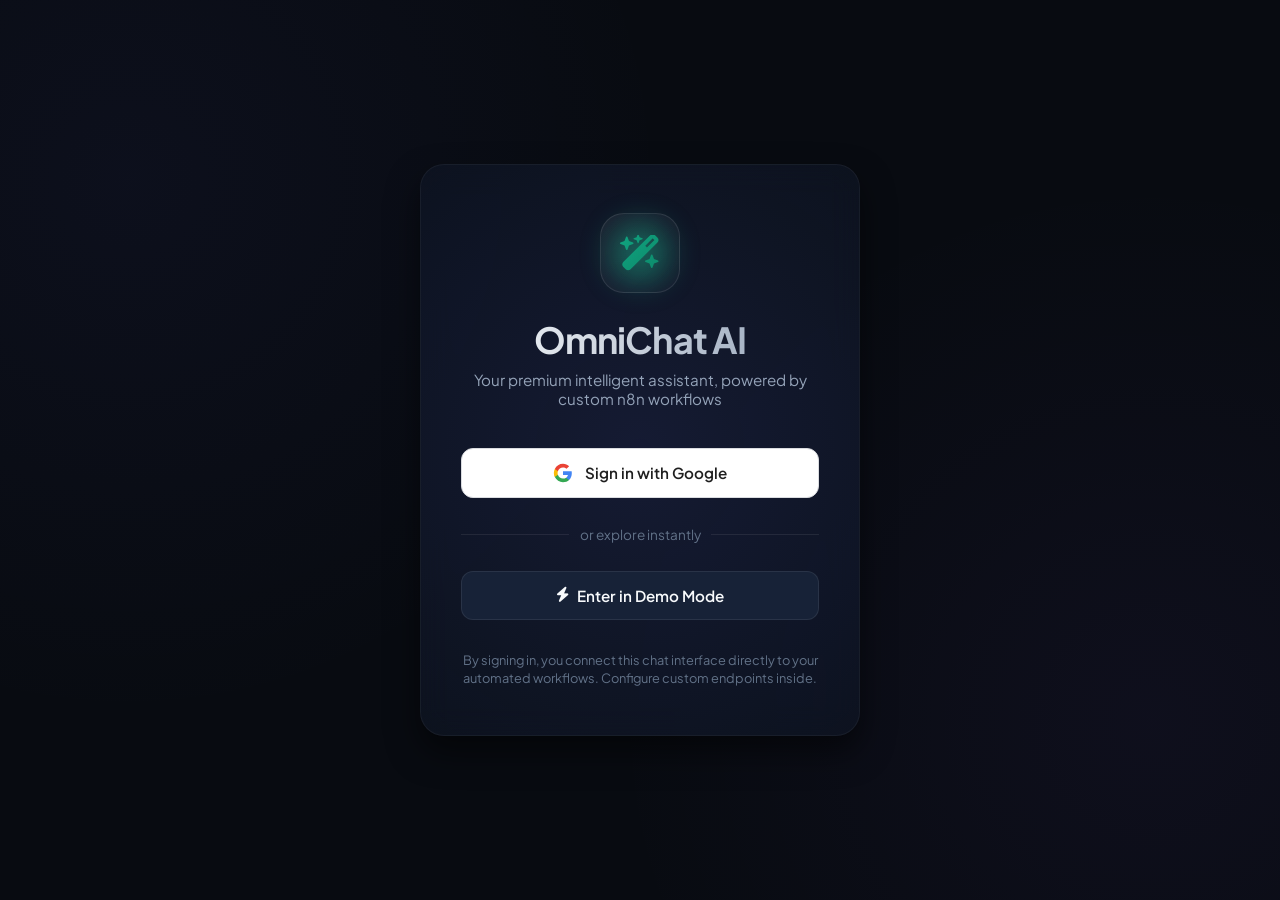
==== index.html @ 10595079 "Add files via upload" ====
<!DOCTYPE html>
<html lang="en">

<head>
    <meta charset="UTF-8">
    <meta name="viewport" content="width=device-width, initial-scale=1.0">
    <title>OmniChat AI - Unified Hub with Google Login & n8n</title>
    <!-- Stylesheet -->
    <link rel="stylesheet" href="style.css">
    <!-- FontAwesome for Premium Icons -->
    <link rel="stylesheet" href="https://cdnjs.cloudflare.com/ajax/libs/font-awesome/6.4.0/css/all.min.css">
    <!-- Google Identity Services client script for real Google Authentication -->
    <script src="https://accounts.google.com/gsi/client" async defer></script>
</head>

<body>

    <!-- ==========================================
         AUTHENTICATION / LANDING VIEW
         ========================================== -->
    <div id="auth-container">
        <div class="auth-card">
            <div class="auth-header">
                <div class="logo-glow-wrapper">
                    <i class="fa-solid fa-wand-magic-sparkles logo-icon"></i>
                </div>
                <h1>OmniChat AI</h1>
                <p>Your premium intelligent assistant, powered by custom n8n workflows</p>
            </div>

            <div class="auth-body">
                <!-- Google Sign-In button container (rendered dynamically by GIS SDK or custom fallback trigger) -->
                <div id="google-signin-div"></div>

                <!-- Mock Sign-in Button for visual styling & fast validation -->
                <button type="button" class="btn-google" id="btn-google-mock">
                    <svg viewBox="0 0 24 24" width="20" height="20" xmlns="http://www.w3.org/2000/svg">
                        <path
                            d="M22.56 12.25c0-.78-.07-1.53-.2-2.25H12v4.26h5.92c-.26 1.37-1.04 2.53-2.21 3.31v2.77h3.57c2.08-1.92 3.28-4.74 3.28-8.09z"
                            fill="#4285F4" />
                        <path
                            d="M12 23c2.97 0 5.46-.98 7.28-2.66l-3.57-2.77c-.98.66-2.23 1.06-3.71 1.06-2.86 0-5.29-1.93-6.16-4.53H2.18v2.84C3.99 20.53 7.7 23 12 23z"
                            fill="#34A853" />
                        <path
                            d="M5.84 14.09c-.22-.66-.35-1.36-.35-2.09s.13-1.43.35-2.09V7.06H2.18C1.43 8.55 1 10.22 1 12s.43 3.45 1.18 4.94l2.85-2.22.81-.63z"
                            fill="#FBBC05" />
                        <path
                            d="M12 5.38c1.62 0 3.06.56 4.21 1.64l3.15-3.15C17.45 2.09 14.97 1 12 1 7.7 1 3.99 3.47 2.18 7.06l3.66 2.84c.87-2.6 3.3-4.53 6.16-4.53z"
                            fill="#EA4335" />
                    </svg>
                    <span>Sign in with Google</span>
                </button>

                <div class="auth-divider">or explore instantly</div>

                <button type="button" class="btn-secondary" id="btn-quick-login">
                    <i class="fa-solid fa-bolt"></i>
                    <span>Enter in Demo Mode</span>
                </button>
            </div>

            <div class="auth-footer">
                By signing in, you connect this chat interface directly to your automated workflows.
                Configure custom endpoints inside.
            </div>
        </div>
    </div>

    <!-- ==========================================
         MAIN APPLICATION INTERFACE
         ========================================== -->
    <div id="app-container">
        <!-- Sidebar Navigation -->
        <aside class="sidebar" id="app-sidebar">
            <div class="sidebar-header">
                <div class="sidebar-brand">
                    <div class="sidebar-brand-icon">
                        <i class="fa-solid fa-brain"></i>
                    </div>
                    <span>OmniChat AI</span>
                </div>
                <button type="button" class="btn-sidebar-close" id="btn-sidebar-close">
                    <i class="fa-solid fa-xmark"></i>
                </button>
            </div>

            <div class="sidebar-action">
                <button type="button" class="btn-new-chat" id="btn-new-chat">
                    <i class="fa-solid fa-plus"></i>
                    <span>New Chat</span>
                </button>
            </div>

            <div class="sidebar-history" id="chat-history-list">
                <div class="history-section-title">Recent Chats</div>
                <!-- Chat items loaded dynamically from JS -->
                <div class="sidebar-empty-state" id="history-empty-state">
                    <i class="fa-regular fa-comment-dots"></i>
                    <p>No conversations yet</p>
                </div>
            </div>

            <div class="sidebar-footer">
                <button type="button" class="btn-sidebar-option" id="btn-settings-open">
                    <i class="fa-solid fa-sliders"></i>
                    <span>Settings & API</span>
                </button>

                <div class="user-profile" id="user-profile-trigger">
                    <img src="" alt="Avatar" class="user-avatar" id="profile-avatar" style="display: none;">
                    <div class="user-avatar" id="profile-avatar-fallback">U</div>
                    <div class="user-info">
                        <span class="user-name" id="profile-name">Guest User</span>
                        <span class="user-email" id="profile-email">guest@omnichat.ai</span>
                    </div>
                    <button type="button" class="history-action-btn" id="btn-logout" title="Log Out">
                        <i class="fa-solid fa-right-from-bracket"></i>
                    </button>
                </div>
            </div>
        </aside>

        <!-- Main Chat Window Area -->
        <main class="chat-container">
            <!-- Chat Header -->
            <header class="chat-header">
                <div class="header-left">
                    <button type="button" class="btn-menu" id="btn-sidebar-toggle">
                        <i class="fa-solid fa-bars"></i>
                    </button>
                    <!-- Brand / Theme Presets -->
                    <div class="model-switch">
                        <button type="button" class="model-tab active" data-model="gpt">
                            <i class="fa-solid fa-cube"></i>
                            <span>ChatGPT</span>
                        </button>
                        <button type="button" class="model-tab" data-model="gemini">
                            <i class="fa-solid fa-star"></i>
                            <span>Gemini</span>
                        </button>
                        <button type="button" class="model-tab" data-model="claude">
                            <i class="fa-solid fa-feather"></i>
                            <span>Claude</span>
                        </button>
                    </div>
                </div>

                <div class="header-right">
                    <!-- Dynamic connection indicator -->
                    <div class="status-badge" id="n8n-status-badge">
                        <span class="status-dot"></span>
                        <span id="n8n-status-text">Webhook Sync</span>
                    </div>

                    <!-- Theme Toggle -->
                    <button type="button" class="btn-icon" id="btn-theme-toggle" title="Toggle Light/Dark Theme">
                        <i class="fa-solid fa-moon"></i>
                    </button>
                </div>
            </header>

            <!-- Message Feed -->
            <div class="chat-messages" id="chat-messages-container">
                <!-- Welcome Empty State -->
                <div class="chat-empty-state" id="chat-welcome-state">
                    <i class="fa-solid fa-wand-magic-sparkles empty-icon"></i>
                    <h2 id="welcome-title">How can I assist you today?</h2>
                    <p>Ask a question, analyze data, or generate code. Responses are routed through your configured n8n
                        workflows.</p>

                    <div class="suggestions-grid">
                        <div class="suggestion-card"
                            data-prompt="Write a modern CSS gradient template with glassmorphism styling.">
                            <i class="fa-solid fa-palette suggestion-icon"></i>
                            <div class="suggestion-title">Design layout styling</div>
                            <div class="suggestion-text">"Write a modern CSS gradient template with glassmorphism..."
                            </div>
                        </div>
                        <div class="suggestion-card"
                            data-prompt="Create a JavaScript helper function to debounce scroll events.">
                            <i class="fa-solid fa-code suggestion-icon"></i>
                            <div class="suggestion-title">Code a JavaScript helper</div>
                            <div class="suggestion-text">"Create a helper function to debounce scroll events..."</div>
                        </div>
                        <div class="suggestion-card"
                            data-prompt="Write an email sequence onboarding new subscribers for our AI platform.">
                            <i class="fa-solid fa-envelope-open-text suggestion-icon"></i>
                            <div class="suggestion-title">Draft subscriber emails</div>
                            <div class="suggestion-text">"Write an email sequence onboarding new subscribers..."</div>
                        </div>
                        <div class="suggestion-card"
                            data-prompt="Explain how REST APIs work compared to GraphQL in simple developer terms.">
                            <i class="fa-solid fa-circle-question suggestion-icon"></i>
                            <div class="suggestion-title">API architecture basics</div>
                            <div class="suggestion-text">"Explain REST APIs compared to GraphQL in simple terms..."
                            </div>
                        </div>
                    </div>
                </div>

                <!-- Dynamic messages go here -->
            </div>

            <!-- Message Input Area -->
            <footer class="chat-footer">
                <div class="input-container">
                    <div class="input-textarea-wrapper">
                        <textarea id="chat-input" rows="1" placeholder="Ask anything..."></textarea>
                    </div>
                    <div class="input-controls">
                        <div class="input-controls-left">
                            <button type="button" class="btn-input-tool" id="btn-clear-chat"
                                title="Clear current screen messages">
                                <i class="fa-regular fa-trash-can"></i>
                            </button>
                            <button type="button" class="btn-input-tool" id="btn-attach" title="Attach file (mock)">
                                <i class="fa-solid fa-paperclip"></i>
                            </button>
                            <button type="button" class="btn-input-tool" id="btn-mic" title="Voice dictation (mock)">
                                <i class="fa-solid fa-microphone"></i>
                            </button>
                        </div>
                        <button type="button" class="btn-send" id="btn-send" disabled>
                            <i class="fa-solid fa-arrow-up"></i>
                        </button>
                    </div>
                </div>
                <div class="input-disclaimer">
                    OmniChat AI runs on Gemini 3.5 & Custom Pipelines. Webhook: <span id="footer-webhook-display">Not
                        Configured</span>
                </div>
            </footer>
        </main>
    </div>

    <!-- ==========================================
         SETTINGS & CONFIGURATION MODAL
         ========================================== -->
    <div class="modal-overlay" id="settings-modal">
        <div class="modal-content">
            <div class="modal-header">
                <h3>Settings & Integrations</h3>
                <button type="button" class="btn-modal-close" id="btn-settings-close">
                    <i class="fa-solid fa-xmark"></i>
                </button>
            </div>

            <div class="modal-body">
                <!-- Theme styling selection -->
                <div class="settings-group">
                    <label class="settings-label">Color Interface Mode</label>
                    <div class="theme-selector-grid">
                        <div class="theme-card active" id="theme-card-dark" data-mode="dark">
                            <span class="theme-preview-circle dark"></span>
                            <span>Charcoal Dark</span>
                        </div>
                        <div class="theme-card" id="theme-card-light" data-mode="light">
                            <span class="theme-preview-circle light"></span>
                            <span>Clean Light</span>
                        </div>
                    </div>
                </div>

                <!-- n8n Integration parameters -->
                <div class="settings-group">
                    <label class="settings-label" for="setting-n8n-url">n8n Webhook URL</label>
                    <input type="url" id="setting-n8n-url" class="settings-input"
                        placeholder="https://primary-n8n.domain.com/webhook/uuid-path">
                    <span class="settings-hint">
                        When configured, OmniChat sends user inputs to this webhook.
                        The workflow should respond with a JSON object containing an <code>output</code> or
                        <code>text</code> key, or plain text.
                    </span>
                </div>

                <div class="settings-group">
                    <label class="settings-label" for="setting-auth-header">Authorization Header (Optional)</label>
                    <input type="password" id="setting-auth-header" class="settings-input"
                        placeholder="Bearer your-secret-token">
                    <span class="settings-hint">Headers sent as <code>Authorization</code> in the webhook call.</span>
                </div>

                <!-- Google Custom integration parameters -->
                <div class="settings-group">
                    <label class="settings-label" for="setting-google-client-id">Google Client ID (OAuth)</label>
                    <input type="text" id="setting-google-client-id" class="settings-input"
                        placeholder="12345678-abcdef.apps.googleusercontent.com">
                    <span class="settings-hint">
                        Enable real sign-ins by providing your Google OAuth 2.0 Web Client ID. Leaving this blank uses
                        our polished mock identity simulator.
                    </span>
                </div>
            </div>

            <div class="modal-footer">
                <button type="button" class="btn-secondary" id="btn-settings-cancel"
                    style="padding: 0.65rem 1.25rem;">Cancel</button>
                <button type="button" class="btn-primary" id="btn-settings-save">Save Settings</button>
            </div>
        </div>
    </div>

    <!-- ==========================================
         TOAST NOTIFICATIONS HUB
         ========================================== -->
    <div id="toast-container" class="toast-container"></div>

    <!-- Application Script Logic -->
    <script src="active.js"></script>
</body>

</html>
---- style.css ----
@import url('https://fonts.googleapis.com/css2?family=Fira+Code:wght@400;500&family=Plus+Jakarta+Sans:wght@300;400;500;600;700&display=swap');

/* ==========================================
   Design System & Theme Variables
   ========================================== */
:root {
    /* Base Color Tokens (Dark Mode Default) */
    --bg-deep: #080b11;
    --bg-surface: #0f1624;
    --bg-surface-hover: #172237;
    --bg-surface-active: #1d2c47;
    --border-color: rgba(255, 255, 255, 0.08);
    --border-color-hover: rgba(255, 255, 255, 0.15);
    --border-color-focus: rgba(99, 102, 241, 0.5);
    
    --text-primary: #f8fafc;
    --text-secondary: #94a3b8;
    --text-muted: #627288;
    
    /* Model Themes Accents (Dynamic Variables changed by JS) */
    --accent-color: #6366f1; /* Fallback Indigo */
    --accent-gradient: linear-gradient(135deg, #6366f1, #8b5cf6);
    --accent-glow: rgba(99, 102, 241, 0.25);
    
    /* ChatGPT Brand colors */
    --gpt-accent: #10a37f;
    --gpt-gradient: linear-gradient(135deg, #10a37f, #0d8a6b);
    --gpt-glow: rgba(16, 163, 127, 0.25);
    
    /* Gemini Brand colors */
    --gemini-accent: #1a73e8;
    --gemini-gradient: linear-gradient(135deg, #4285f4, #a142f4);
    --gemini-glow: rgba(66, 133, 244, 0.25);
    
    /* Claude Brand colors */
    --claude-accent: #ea580c;
    --claude-gradient: linear-gradient(135deg, #ea580c, #b45309);
    --claude-glow: rgba(234, 88, 12, 0.25);

    /* Glassmorphism Constants */
    --glass-bg: rgba(15, 22, 36, 0.7);
    --glass-border: rgba(255, 255, 255, 0.05);
    --glass-blur: blur(16px);
    
    /* General Metrics */
    --radius-sm: 8px;
    --radius-md: 12px;
    --radius-lg: 16px;
    --radius-xl: 24px;
    --radius-full: 9999px;
    --shadow-sm: 0 2px 4px rgba(0, 0, 0, 0.1);
    --shadow-md: 0 8px 16px rgba(0, 0, 0, 0.3);
    --shadow-lg: 0 16px 32px rgba(0, 0, 0, 0.5);
    --transition-fast: 0.15s cubic-bezier(0.4, 0, 0.2, 1);
    --transition-normal: 0.3s cubic-bezier(0.4, 0, 0.2, 1);
    --sidebar-width: 280px;
}

/* Light Theme Overrides */
:root[data-theme="light"] {
    --bg-deep: #f1f5f9;
    --bg-surface: #ffffff;
    --bg-surface-hover: #f8fafc;
    --bg-surface-active: #e2e8f0;
    --border-color: rgba(0, 0, 0, 0.08);
    --border-color-hover: rgba(0, 0, 0, 0.15);
    --border-color-focus: rgba(99, 102, 241, 0.5);
    
    --text-primary: #0f172a;
    --text-secondary: #475569;
    --text-muted: #64748b;
    
    --glass-bg: rgba(255, 255, 255, 0.75);
    --glass-border: rgba(0, 0, 0, 0.05);
    
    --gpt-glow: rgba(16, 163, 127, 0.15);
    --gemini-glow: rgba(66, 133, 244, 0.15);
    --claude-glow: rgba(234, 88, 12, 0.15);
}

/* ==========================================
   Base Styles & Reset
   ========================================== */
* {
    margin: 0;
    padding: 0;
    box-sizing: border-box;
}

body {
    font-family: 'Plus Jakarta Sans', -apple-system, BlinkMacSystemFont, "Segoe UI", Roboto, Helvetica, Arial, sans-serif;
    background-color: var(--bg-deep);
    color: var(--text-primary);
    overflow: hidden;
    height: 100vh;
    width: 100vw;
    display: flex;
    justify-content: center;
    align-items: center;
    transition: background-color var(--transition-normal), color var(--transition-normal);
}

/* Custom Scrollbars */
::-webkit-scrollbar {
    width: 6px;
    height: 6px;
}
::-webkit-scrollbar-track {
    background: transparent;
}
::-webkit-scrollbar-thumb {
    background: rgba(255, 255, 255, 0.1);
    border-radius: var(--radius-full);
}
:root[data-theme="light"] ::-webkit-scrollbar-thumb {
    background: rgba(0, 0, 0, 0.1);
}
::-webkit-scrollbar-thumb:hover {
    background: rgba(255, 255, 255, 0.2);
}
:root[data-theme="light"] ::-webkit-scrollbar-thumb:hover {
    background: rgba(0, 0, 0, 0.2);
}

/* Typography & Focus outline */
input, textarea, button {
    font-family: inherit;
    font-size: inherit;
    color: inherit;
}
input:focus, textarea:focus {
    outline: none;
    border-color: var(--accent-color) !important;
    box-shadow: 0 0 0 2px var(--accent-glow);
}

/* ==========================================
   Login / Landing Page Layout
   ========================================== */
#auth-container {
    position: fixed;
    top: 0;
    left: 0;
    width: 100%;
    height: 100%;
    display: flex;
    align-items: center;
    justify-content: center;
    z-index: 100;
    background-color: var(--bg-deep);
    background-image: 
        radial-gradient(circle at 10% 20%, rgba(99, 102, 241, 0.05) 0%, transparent 40%),
        radial-gradient(circle at 90% 80%, rgba(139, 92, 246, 0.05) 0%, transparent 40%);
    transition: opacity var(--transition-normal) ease, visibility var(--transition-normal);
}

#auth-container.hidden {
    opacity: 0;
    visibility: hidden;
    pointer-events: none;
}

.auth-card {
    background: var(--glass-bg);
    backdrop-filter: var(--glass-blur);
    -webkit-backdrop-filter: var(--glass-blur);
    border: 1px solid var(--glass-border);
    border-radius: var(--radius-xl);
    padding: 3rem 2.5rem;
    width: 100%;
    max-width: 440px;
    box-shadow: var(--shadow-lg);
    text-align: center;
    animation: slideUp var(--transition-normal) forwards;
    position: relative;
    overflow: hidden;
}

/* Card Glow Effect */
.auth-card::before {
    content: '';
    position: absolute;
    top: -50%;
    left: -50%;
    width: 200%;
    height: 200%;
    background: radial-gradient(circle at 50% 50%, rgba(99, 102, 241, 0.1) 0%, transparent 50%);
    pointer-events: none;
    z-index: 0;
}

.auth-header {
    position: relative;
    z-index: 1;
    margin-bottom: 2.5rem;
}

.logo-glow-wrapper {
    position: relative;
    width: 80px;
    height: 80px;
    margin: 0 auto 1.5rem;
    display: flex;
    align-items: center;
    justify-content: center;
    border-radius: var(--radius-xl);
    background: linear-gradient(135deg, rgba(255,255,255,0.05), rgba(255,255,255,0.02));
    border: 1px solid rgba(255,255,255,0.1);
}

.logo-glow-wrapper::after {
    content: '';
    position: absolute;
    width: 60px;
    height: 60px;
    background: var(--accent-color);
    filter: blur(15px);
    opacity: 0.5;
    border-radius: var(--radius-full);
    z-index: -1;
    transition: background-color var(--transition-normal);
}

.logo-icon {
    font-size: 2.25rem;
    background: var(--accent-gradient);
    -webkit-background-clip: text;
    -webkit-text-fill-color: transparent;
}

.auth-header h1 {
    font-size: 2.25rem;
    font-weight: 700;
    letter-spacing: -0.025em;
    margin-bottom: 0.5rem;
    background: linear-gradient(to right, var(--text-primary), var(--text-secondary));
    -webkit-background-clip: text;
    -webkit-text-fill-color: transparent;
}

.auth-header p {
    color: var(--text-secondary);
    font-size: 0.95rem;
}

/* Authentication Providers */
.auth-body {
    position: relative;
    z-index: 1;
    display: flex;
    flex-direction: column;
    gap: 1.25rem;
}

/* Premium Google Sign-in Button */
.btn-google {
    background: #ffffff;
    color: #1f1f1f;
    border: 1px solid #dadce0;
    border-radius: var(--radius-md);
    padding: 0.875rem 1.5rem;
    font-weight: 600;
    font-size: 0.95rem;
    display: flex;
    align-items: center;
    justify-content: center;
    gap: 0.75rem;
    cursor: pointer;
    transition: transform var(--transition-fast), box-shadow var(--transition-fast), background-color var(--transition-fast);
    width: 100%;
}

.btn-google:hover {
    background: #f8f9fa;
    box-shadow: 0 4px 12px rgba(0, 0, 0, 0.08);
    transform: translateY(-1px);
}

.btn-google:active {
    transform: translateY(0);
}

.btn-google svg {
    width: 20px;
    height: 20px;
}

.auth-divider {
    display: flex;
    align-items: center;
    text-align: center;
    color: var(--text-muted);
    font-size: 0.85rem;
    margin: 0.5rem 0;
}

.auth-divider::before, .auth-divider::after {
    content: '';
    flex: 1;
    border-bottom: 1px solid var(--border-color);
}

.auth-divider:not(:empty)::before {
    margin-right: .75em;
}

.auth-divider:not(:empty)::after {
    margin-left: .75em;
}

/* Setup Mode Option */
.btn-secondary {
    background: var(--bg-surface-hover);
    border: 1px solid var(--border-color);
    color: var(--text-primary);
    border-radius: var(--radius-md);
    padding: 0.875rem 1.5rem;
    font-weight: 600;
    font-size: 0.95rem;
    display: flex;
    align-items: center;
    justify-content: center;
    gap: 0.5rem;
    cursor: pointer;
    transition: background-color var(--transition-fast), border-color var(--transition-fast), transform var(--transition-fast);
}

.btn-secondary:hover {
    background: var(--bg-surface-active);
    border-color: var(--text-muted);
    transform: translateY(-1px);
}

.auth-footer {
    position: relative;
    z-index: 1;
    margin-top: 2rem;
    font-size: 0.8rem;
    color: var(--text-muted);
    line-height: 1.4;
}

.auth-footer a {
    color: var(--text-secondary);
    text-decoration: none;
    font-weight: 500;
}

.auth-footer a:hover {
    color: var(--accent-color);
    text-decoration: underline;
}

/* ==========================================
   Main Application Grid Layout
   ========================================== */
#app-container {
    display: flex;
    width: 100vw;
    height: 100vh;
    opacity: 0;
    visibility: hidden;
    transition: opacity var(--transition-normal) ease;
}

#app-container.active {
    opacity: 1;
    visibility: visible;
}

/* Sidebar Styling */
.sidebar {
    width: var(--sidebar-width);
    background-color: var(--bg-deep);
    border-right: 1px solid var(--border-color);
    display: flex;
    flex-direction: column;
    flex-shrink: 0;
    transition: transform var(--transition-normal), background-color var(--transition-normal);
    position: relative;
    z-index: 10;
}

.sidebar-header {
    padding: 1.25rem 1rem;
    display: flex;
    align-items: center;
    justify-content: space-between;
}

.sidebar-brand {
    display: flex;
    align-items: center;
    gap: 0.75rem;
    font-weight: 700;
    font-size: 1.1rem;
    letter-spacing: -0.02em;
}

.sidebar-brand-icon {
    width: 28px;
    height: 28px;
    background: var(--accent-gradient);
    border-radius: 8px;
    display: flex;
    align-items: center;
    justify-content: center;
    color: #ffffff;
    font-size: 0.85rem;
    transition: background var(--transition-normal);
}

.btn-sidebar-close {
    display: none; /* Mobile only toggle */
    background: transparent;
    border: none;
    color: var(--text-secondary);
    cursor: pointer;
    font-size: 1.25rem;
}

.sidebar-action {
    padding: 0 1rem;
    margin-bottom: 1rem;
}

.btn-new-chat {
    width: 100%;
    background: var(--bg-surface);
    border: 1px solid var(--border-color);
    color: var(--text-primary);
    padding: 0.875rem 1.25rem;
    border-radius: var(--radius-md);
    cursor: pointer;
    font-weight: 600;
    display: flex;
    align-items: center;
    justify-content: flex-start;
    gap: 0.75rem;
    transition: background var(--transition-fast), border-color var(--transition-fast), box-shadow var(--transition-fast);
}

.btn-new-chat:hover {
    background: var(--bg-surface-hover);
    border-color: var(--accent-color);
    box-shadow: 0 0 10px rgba(99, 102, 241, 0.05);
}

.btn-new-chat i {
    color: var(--accent-color);
    font-size: 0.95rem;
    transition: color var(--transition-normal);
}

/* Chat History List */
.sidebar-history {
    flex: 1;
    overflow-y: auto;
    padding: 0 0.5rem;
    display: flex;
    flex-direction: column;
    gap: 0.25rem;
}

.history-section-title {
    font-size: 0.75rem;
    font-weight: 700;
    color: var(--text-muted);
    text-transform: uppercase;
    letter-spacing: 0.05em;
    padding: 1rem 0.75rem 0.5rem;
}

.history-item {
    display: flex;
    align-items: center;
    justify-content: space-between;
    padding: 0.75rem;
    border-radius: var(--radius-sm);
    color: var(--text-secondary);
    text-decoration: none;
    font-size: 0.9rem;
    font-weight: 500;
    cursor: pointer;
    transition: background var(--transition-fast), color var(--transition-fast);
    group: relative;
    border: 1px solid transparent;
}

.history-item:hover {
    background: var(--bg-surface-hover);
    color: var(--text-primary);
}

.history-item.active {
    background: var(--bg-surface-active);
    color: var(--text-primary);
    border-color: var(--border-color);
}

.history-item-left {
    display: flex;
    align-items: center;
    gap: 0.75rem;
    overflow: hidden;
    flex: 1;
}

.history-item-left i {
    font-size: 0.85rem;
    color: var(--text-muted);
    flex-shrink: 0;
}

.history-item-title {
    white-space: nowrap;
    overflow: hidden;
    text-overflow: ellipsis;
}

.history-actions {
    display: none;
    gap: 0.25rem;
}

.history-item:hover .history-actions,
.history-item.active .history-actions {
    display: flex;
}

.history-action-btn {
    background: transparent;
    border: none;
    color: var(--text-muted);
    cursor: pointer;
    font-size: 0.8rem;
    padding: 2px;
    border-radius: 4px;
}

.history-action-btn:hover {
    color: var(--text-primary);
    background: rgba(255,255,255,0.08);
}

.sidebar-empty-state {
    padding: 2rem 1rem;
    text-align: center;
    color: var(--text-muted);
    font-size: 0.85rem;
}

.sidebar-empty-state i {
    font-size: 1.5rem;
    margin-bottom: 0.5rem;
    opacity: 0.5;
}

/* User Profile Widget */
.sidebar-footer {
    padding: 1rem;
    border-top: 1px solid var(--border-color);
    display: flex;
    flex-direction: column;
    gap: 0.5rem;
}

.user-profile {
    display: flex;
    align-items: center;
    gap: 0.75rem;
    padding: 0.5rem;
    border-radius: var(--radius-md);
    cursor: pointer;
    transition: background var(--transition-fast);
}

.user-profile:hover {
    background: var(--bg-surface-hover);
}

.user-avatar {
    width: 38px;
    height: 38px;
    border-radius: var(--radius-full);
    background: var(--accent-gradient);
    display: flex;
    align-items: center;
    justify-content: center;
    font-weight: 700;
    color: #ffffff;
    font-size: 1rem;
    border: 2px solid rgba(255,255,255,0.1);
    object-fit: cover;
}

.user-info {
    display: flex;
    flex-direction: column;
    overflow: hidden;
    flex: 1;
}

.user-name {
    font-weight: 600;
    font-size: 0.85rem;
    white-space: nowrap;
    overflow: hidden;
    text-overflow: ellipsis;
    color: var(--text-primary);
}

.user-email {
    font-size: 0.75rem;
    color: var(--text-muted);
    white-space: nowrap;
    overflow: hidden;
    text-overflow: ellipsis;
}

.btn-sidebar-option {
    background: transparent;
    border: none;
    color: var(--text-secondary);
    display: flex;
    align-items: center;
    gap: 0.75rem;
    padding: 0.65rem 0.75rem;
    border-radius: var(--radius-sm);
    cursor: pointer;
    font-weight: 500;
    font-size: 0.85rem;
    transition: background var(--transition-fast), color var(--transition-fast);
}

.btn-sidebar-option:hover {
    background: var(--bg-surface-hover);
    color: var(--text-primary);
}

/* ==========================================
   Chat Layout Area
   ========================================== */
.chat-container {
    flex: 1;
    display: flex;
    flex-direction: column;
    background-color: var(--bg-deep);
    position: relative;
    height: 100%;
    overflow: hidden;
    transition: background-color var(--transition-normal);
}

/* Dynamic grid overlay */
.chat-container::before {
    content: '';
    position: absolute;
    top: 0;
    left: 0;
    width: 100%;
    height: 100%;
    background-image: radial-gradient(var(--border-color) 1px, transparent 1px);
    background-size: 24px 24px;
    opacity: 0.3;
    pointer-events: none;
}

/* Header Area */
.chat-header {
    height: 64px;
    background: var(--glass-bg);
    backdrop-filter: var(--glass-blur);
    -webkit-backdrop-filter: var(--glass-blur);
    border-bottom: 1px solid var(--border-color);
    display: flex;
    align-items: center;
    justify-content: space-between;
    padding: 0 1.5rem;
    position: relative;
    z-index: 8;
}

.header-left {
    display: flex;
    align-items: center;
    gap: 0.75rem;
}

.btn-menu {
    display: none; /* Mobile menu trigger */
    background: transparent;
    border: none;
    color: var(--text-primary);
    cursor: pointer;
    font-size: 1.25rem;
    padding: 4px;
    border-radius: 4px;
}

.btn-menu:hover {
    background: var(--bg-surface-hover);
}

/* Model Accent Toggles (ChatGPT, Gemini, Claude) */
.model-switch {
    display: flex;
    background: var(--bg-surface);
    border: 1px solid var(--border-color);
    padding: 0.25rem;
    border-radius: var(--radius-lg);
    gap: 0.125rem;
}

.model-tab {
    background: transparent;
    border: none;
    padding: 0.45rem 1rem;
    border-radius: calc(var(--radius-lg) - 4px);
    font-size: 0.85rem;
    font-weight: 600;
    cursor: pointer;
    display: flex;
    align-items: center;
    gap: 0.5rem;
    color: var(--text-secondary);
    transition: background var(--transition-fast), color var(--transition-fast), box-shadow var(--transition-fast);
}

.model-tab:hover {
    color: var(--text-primary);
}

/* Active State Styles dynamically updated by JS selector classes */
.model-tab.active[data-model="gpt"] {
    background: var(--gpt-accent);
    color: #ffffff;
    box-shadow: 0 4px 12px var(--gpt-glow);
}
.model-tab.active[data-model="gemini"] {
    background: var(--gemini-gradient);
    color: #ffffff;
    box-shadow: 0 4px 12px var(--gemini-glow);
}
.model-tab.active[data-model="claude"] {
    background: var(--claude-gradient);
    color: #ffffff;
    box-shadow: 0 4px 12px var(--claude-glow);
}

.header-right {
    display: flex;
    align-items: center;
    gap: 0.75rem;
}

/* Network connection indicators */
.status-badge {
    font-size: 0.75rem;
    font-weight: 600;
    padding: 0.35rem 0.75rem;
    border-radius: var(--radius-full);
    display: flex;
    align-items: center;
    gap: 0.35rem;
    background: rgba(16, 185, 129, 0.1);
    color: #10b981;
    border: 1px solid rgba(16, 185, 129, 0.2);
}

.status-badge.mock-mode {
    background: rgba(245, 158, 11, 0.1);
    color: #f59e0b;
    border: 1px solid rgba(245, 158, 11, 0.2);
}

.status-dot {
    width: 6px;
    height: 6px;
    border-radius: var(--radius-full);
    background: currentColor;
    display: inline-block;
    box-shadow: 0 0 8px currentColor;
}

.btn-icon {
    background: var(--bg-surface);
    border: 1px solid var(--border-color);
    color: var(--text-secondary);
    width: 36px;
    height: 36px;
    border-radius: var(--radius-md);
    display: flex;
    align-items: center;
    justify-content: center;
    cursor: pointer;
    transition: background var(--transition-fast), color var(--transition-fast), border-color var(--transition-fast);
}

.btn-icon:hover {
    background: var(--bg-surface-hover);
    color: var(--text-primary);
    border-color: var(--border-color-hover);
}

/* ==========================================
   Chat Area Message Feed
   ========================================== */
.chat-messages {
    flex: 1;
    overflow-y: auto;
    padding: 1.5rem;
    display: flex;
    flex-direction: column;
    gap: 1.5rem;
    position: relative;
    z-index: 1;
}

/* Suggestion Empty State */
.chat-empty-state {
    display: flex;
    flex-direction: column;
    align-items: center;
    justify-content: center;
    height: 100%;
    max-width: 760px;
    margin: 0 auto;
    text-align: center;
    padding: 2rem 1rem;
}

.empty-icon {
    font-size: 3rem;
    margin-bottom: 1.5rem;
    background: var(--accent-gradient);
    -webkit-background-clip: text;
    -webkit-text-fill-color: transparent;
    opacity: 0.9;
}

.chat-empty-state h2 {
    font-size: 1.85rem;
    font-weight: 700;
    margin-bottom: 0.5rem;
    letter-spacing: -0.02em;
}

.chat-empty-state p {
    color: var(--text-secondary);
    margin-bottom: 2.5rem;
    font-size: 0.95rem;
    max-width: 500px;
    line-height: 1.5;
}

.suggestions-grid {
    display: grid;
    grid-template-columns: repeat(2, 1fr);
    gap: 1rem;
    width: 100%;
}

.suggestion-card {
    background: var(--bg-surface);
    border: 1px solid var(--border-color);
    padding: 1.25rem;
    border-radius: var(--radius-lg);
    text-align: left;
    cursor: pointer;
    transition: border var(--transition-fast), background var(--transition-fast), transform var(--transition-fast);
}

.suggestion-card:hover {
    background: var(--bg-surface-hover);
    border-color: var(--accent-color);
    transform: translateY(-2px);
}

.suggestion-icon {
    font-size: 1.1rem;
    color: var(--accent-color);
    margin-bottom: 0.75rem;
    transition: color var(--transition-normal);
}

.suggestion-title {
    font-weight: 600;
    font-size: 0.9rem;
    margin-bottom: 0.25rem;
    color: var(--text-primary);
}

.suggestion-text {
    font-size: 0.8rem;
    color: var(--text-muted);
    line-height: 1.4;
}

/* Chat Message Bubbles */
.message-wrapper {
    display: flex;
    gap: 1rem;
    max-width: 820px;
    width: 100%;
    margin: 0 auto;
    animation: slideUp 0.3s cubic-bezier(0.16, 1, 0.3, 1) forwards;
}

.message-wrapper.user {
    flex-direction: row-reverse;
}

.msg-avatar {
    width: 36px;
    height: 36px;
    border-radius: var(--radius-md);
    flex-shrink: 0;
    display: flex;
    align-items: center;
    justify-content: center;
    font-weight: 700;
    font-size: 0.85rem;
    color: #ffffff;
    border: 1px solid rgba(255,255,255,0.06);
    object-fit: cover;
}

.message-wrapper.user .msg-avatar {
    background: var(--accent-gradient);
    border-color: var(--accent-color);
}

.message-wrapper.assistant .msg-avatar {
    background: var(--bg-surface-hover);
    color: var(--accent-color);
    font-size: 1.1rem;
}

.message-bubble-container {
    display: flex;
    flex-direction: column;
    gap: 0.35rem;
    max-width: calc(100% - 70px);
}

.message-wrapper.user .message-bubble-container {
    align-items: flex-end;
}

.msg-author {
    font-size: 0.75rem;
    font-weight: 700;
    color: var(--text-muted);
    padding: 0 0.25rem;
}

.message-bubble {
    padding: 0.9rem 1.25rem;
    border-radius: var(--radius-lg);
    line-height: 1.55;
    font-size: 0.95rem;
    word-break: break-word;
}

.message-wrapper.user .message-bubble {
    background: var(--accent-gradient);
    color: #ffffff;
    border-bottom-right-radius: 4px;
}

.message-wrapper.assistant .message-bubble {
    background: var(--bg-surface);
    color: var(--text-primary);
    border-bottom-left-radius: 4px;
    border: 1px solid var(--border-color);
}

.msg-timestamp {
    font-size: 0.7rem;
    color: var(--text-muted);
    padding: 0 0.5rem;
}

/* Actions below messages */
.msg-actions {
    display: flex;
    gap: 0.5rem;
    opacity: 0;
    transition: opacity var(--transition-fast);
    margin-top: 0.25rem;
}

.message-wrapper:hover .msg-actions {
    opacity: 1;
}

.msg-action-btn {
    background: transparent;
    border: none;
    color: var(--text-muted);
    cursor: pointer;
    font-size: 0.75rem;
    display: flex;
    align-items: center;
    gap: 0.25rem;
    padding: 4px 6px;
    border-radius: 4px;
    transition: color var(--transition-fast), background var(--transition-fast);
}

.msg-action-btn:hover {
    color: var(--text-primary);
    background: rgba(255,255,255,0.06);
}

/* Markdown parsing rendering helpers */
.message-bubble p {
    margin-bottom: 0.75rem;
}
.message-bubble p:last-child {
    margin-bottom: 0;
}
.message-bubble ul, .message-bubble ol {
    margin-bottom: 0.75rem;
    padding-left: 1.25rem;
}
.message-bubble li {
    margin-bottom: 0.25rem;
}
.message-bubble code {
    background: rgba(255, 255, 255, 0.08);
    padding: 2px 5px;
    border-radius: 4px;
    font-family: 'Fira Code', monospace;
    font-size: 0.85em;
    color: var(--accent-color);
}
:root[data-theme="light"] .message-bubble code {
    background: rgba(0, 0, 0, 0.05);
}
.message-wrapper.user .message-bubble code {
    color: #ffffff;
    background: rgba(0, 0, 0, 0.15);
}

/* Syntax highlighted Code Blocks */
.code-block-wrapper {
    background: #05070c;
    border-radius: var(--radius-md);
    border: 1px solid var(--border-color);
    margin: 0.75rem 0;
    overflow: hidden;
    font-family: 'Fira Code', monospace;
    font-size: 0.85rem;
}

.code-header {
    display: flex;
    justify-content: space-between;
    align-items: center;
    background: #0c0e16;
    padding: 0.5rem 1rem;
    border-bottom: 1px solid rgba(255,255,255,0.05);
    font-size: 0.75rem;
    color: var(--text-muted);
}

.code-lang {
    text-transform: uppercase;
    font-weight: 600;
}

.code-copy-btn {
    background: transparent;
    border: none;
    color: var(--text-muted);
    cursor: pointer;
    display: flex;
    align-items: center;
    gap: 0.35rem;
}

.code-copy-btn:hover {
    color: var(--text-primary);
}

.code-block-wrapper pre {
    padding: 1rem;
    overflow-x: auto;
    margin: 0;
}

.code-block-wrapper code {
    background: transparent !important;
    padding: 0 !important;
    border-radius: 0 !important;
    color: #f1f5f9 !important;
    display: block;
    line-height: 1.45;
}

/* Typing Thinking Indicator Bubble */
.typing-indicator {
    display: flex;
    gap: 4px;
    align-items: center;
    padding: 6px 0;
}

.typing-dot {
    width: 6px;
    height: 6px;
    background: var(--text-muted);
    border-radius: var(--radius-full);
    animation: typingPulse 1.2s infinite ease-in-out;
}

.typing-dot:nth-child(2) {
    animation-delay: 0.2s;
}

.typing-dot:nth-child(3) {
    animation-delay: 0.4s;
}

/* ==========================================
   Chat Input Area
   ========================================== */
.chat-footer {
    padding: 1.5rem;
    position: relative;
    z-index: 5;
    background: linear-gradient(to top, var(--bg-deep) 60%, transparent);
}

.input-container {
    max-width: 820px;
    margin: 0 auto;
    position: relative;
    background: var(--bg-surface);
    border: 1px solid var(--border-color);
    border-radius: var(--radius-xl);
    padding: 0.5rem 0.75rem 0.5rem 1.25rem;
    display: flex;
    flex-direction: column;
    box-shadow: var(--shadow-md);
    transition: border var(--transition-fast), box-shadow var(--transition-fast);
}

.input-container:focus-within {
    border-color: var(--accent-color);
    box-shadow: 0 0 15px var(--accent-glow);
}

.input-textarea-wrapper {
    display: flex;
    align-items: center;
    width: 100%;
}

.input-container textarea {
    flex: 1;
    background: transparent;
    border: none;
    resize: none;
    max-height: 200px;
    height: 24px;
    padding: 6px 0;
    color: var(--text-primary);
    line-height: 1.5;
    font-size: 0.95rem;
}

.input-container textarea::placeholder {
    color: var(--text-muted);
}

.input-controls {
    display: flex;
    align-items: center;
    justify-content: space-between;
    margin-top: 0.5rem;
    padding-top: 0.5rem;
    border-top: 1px solid rgba(255, 255, 255, 0.04);
}

.input-controls-left {
    display: flex;
    gap: 0.5rem;
}

.btn-input-tool {
    background: transparent;
    border: none;
    color: var(--text-secondary);
    width: 32px;
    height: 32px;
    border-radius: var(--radius-sm);
    display: flex;
    align-items: center;
    justify-content: center;
    cursor: pointer;
    font-size: 0.95rem;
    transition: background var(--transition-fast), color var(--transition-fast);
}

.btn-input-tool:hover {
    background: var(--bg-surface-hover);
    color: var(--text-primary);
}

.btn-send {
    background: var(--accent-gradient);
    color: #ffffff;
    border: none;
    width: 36px;
    height: 36px;
    border-radius: var(--radius-md);
    display: flex;
    align-items: center;
    justify-content: center;
    cursor: pointer;
    transition: transform var(--transition-fast), box-shadow var(--transition-fast);
    flex-shrink: 0;
}

.btn-send:hover {
    transform: scale(1.05);
    box-shadow: 0 0 10px var(--accent-glow);
}

.btn-send:active {
    transform: scale(0.95);
}

.btn-send:disabled {
    background: var(--bg-surface-hover);
    color: var(--text-muted);
    cursor: not-allowed;
    transform: none;
    box-shadow: none;
}

.input-disclaimer {
    text-align: center;
    font-size: 0.75rem;
    color: var(--text-muted);
    margin-top: 0.75rem;
}

/* ==========================================
   Modals & Settings Styling
   ========================================== */
.modal-overlay {
    position: fixed;
    top: 0;
    left: 0;
    width: 100%;
    height: 100%;
    background: rgba(0,0,0,0.6);
    backdrop-filter: blur(4px);
    -webkit-backdrop-filter: blur(4px);
    display: flex;
    align-items: center;
    justify-content: center;
    z-index: 1000;
    opacity: 0;
    visibility: hidden;
    transition: opacity var(--transition-normal) ease, visibility var(--transition-normal);
}

.modal-overlay.active {
    opacity: 1;
    visibility: visible;
}

.modal-content {
    background: var(--bg-surface);
    border: 1px solid var(--border-color);
    width: 100%;
    max-width: 520px;
    border-radius: var(--radius-xl);
    box-shadow: var(--shadow-lg);
    overflow: hidden;
    transform: scale(0.95);
    transition: transform var(--transition-normal) cubic-bezier(0.34, 1.56, 0.64, 1);
}

.modal-overlay.active .modal-content {
    transform: scale(1);
}

.modal-header {
    padding: 1.25rem 1.5rem;
    border-bottom: 1px solid var(--border-color);
    display: flex;
    justify-content: space-between;
    align-items: center;
}

.modal-header h3 {
    font-weight: 700;
    font-size: 1.15rem;
}

.btn-modal-close {
    background: transparent;
    border: none;
    color: var(--text-secondary);
    cursor: pointer;
    font-size: 1.25rem;
}

.btn-modal-close:hover {
    color: var(--text-primary);
}

.modal-body {
    padding: 1.5rem;
    display: flex;
    flex-direction: column;
    gap: 1.25rem;
    max-height: 70vh;
    overflow-y: auto;
}

.settings-group {
    display: flex;
    flex-direction: column;
    gap: 0.5rem;
}

.settings-label {
    font-size: 0.85rem;
    font-weight: 600;
    color: var(--text-secondary);
}

.settings-input {
    background: var(--bg-deep);
    border: 1px solid var(--border-color);
    border-radius: var(--radius-md);
    padding: 0.75rem 1rem;
    color: var(--text-primary);
    font-size: 0.9rem;
    width: 100%;
    transition: border var(--transition-fast);
}

.settings-hint {
    font-size: 0.75rem;
    color: var(--text-muted);
    line-height: 1.4;
}

/* Theme/Color Mode Selector in settings */
.theme-selector-grid {
    display: grid;
    grid-template-columns: repeat(2, 1fr);
    gap: 0.75rem;
}

.theme-card {
    background: var(--bg-deep);
    border: 1px solid var(--border-color);
    border-radius: var(--radius-md);
    padding: 0.75rem;
    cursor: pointer;
    display: flex;
    align-items: center;
    gap: 0.75rem;
    font-size: 0.85rem;
    font-weight: 600;
    transition: border var(--transition-fast), background var(--transition-fast);
}

.theme-card.active {
    border-color: var(--accent-color);
    background: var(--bg-surface-hover);
}

.theme-preview-circle {
    width: 16px;
    height: 16px;
    border-radius: var(--radius-full);
    border: 1px solid rgba(255,255,255,0.1);
}

.theme-preview-circle.dark { background-color: #080c14; }
.theme-preview-circle.light { background-color: #ffffff; }

.modal-footer {
    padding: 1.25rem 1.5rem;
    border-top: 1px solid var(--border-color);
    display: flex;
    justify-content: flex-end;
    gap: 0.75rem;
    background: rgba(0,0,0,0.05);
}

.btn-primary {
    background: var(--accent-gradient);
    color: #ffffff;
    border: none;
    border-radius: var(--radius-md);
    padding: 0.65rem 1.25rem;
    font-weight: 600;
    cursor: pointer;
    transition: transform var(--transition-fast), box-shadow var(--transition-fast);
}

.btn-primary:hover {
    transform: translateY(-1px);
    box-shadow: 0 4px 12px var(--accent-glow);
}

/* Toast Notifications */
.toast-container {
    position: fixed;
    bottom: 2rem;
    right: 2rem;
    display: flex;
    flex-direction: column;
    gap: 0.75rem;
    z-index: 2000;
}

.toast {
    background: var(--bg-surface);
    border-left: 4px solid var(--accent-color);
    border-radius: var(--radius-md);
    padding: 1rem 1.25rem;
    color: var(--text-primary);
    box-shadow: var(--shadow-lg);
    display: flex;
    align-items: center;
    gap: 0.75rem;
    min-width: 300px;
    max-width: 400px;
    font-size: 0.85rem;
    font-weight: 500;
    animation: slideUp 0.3s cubic-bezier(0.16, 1, 0.3, 1) forwards;
    border-top: 1px solid var(--border-color);
    border-right: 1px solid var(--border-color);
    border-bottom: 1px solid var(--border-color);
}

.toast.success { border-left-color: #10b981; }
.toast.error { border-left-color: #ef4444; }
.toast.info { border-left-color: #3b82f6; }
.toast.warning { border-left-color: #f59e0b; }

/* ==========================================
   Animations
   ========================================== */
@keyframes slideUp {
    from {
        opacity: 0;
        transform: translateY(12px);
    }
    to {
        opacity: 1;
        transform: translateY(0);
    }
}

@keyframes typingPulse {
    0%, 100% {
        transform: scale(1);
        opacity: 0.4;
    }
    50% {
        transform: scale(1.3);
        opacity: 1;
    }
}

/* ==========================================
   Responsive Breakpoints
   ========================================== */
@media (max-width: 768px) {
    :root {
        --sidebar-width: 260px;
    }
    
    /* Toggle Sidebar for Mobile */
    .sidebar {
        position: absolute;
        left: 0;
        top: 0;
        height: 100%;
        transform: translateX(-100%);
        box-shadow: var(--shadow-lg);
    }
    
    .sidebar.active {
        transform: translateX(0);
    }
    
    .btn-sidebar-close {
        display: block;
    }
    
    .btn-menu {
        display: block;
    }
    
    .model-tab span {
        display: none; /* Hide text on small screens, keep icons */
    }
    
    .model-tab {
        padding: 0.45rem 0.75rem;
    }
    
    .suggestions-grid {
        grid-template-columns: 1fr;
    }
    
    .auth-card {
        padding: 2rem 1.5rem;
        margin: 1rem;
    }
}
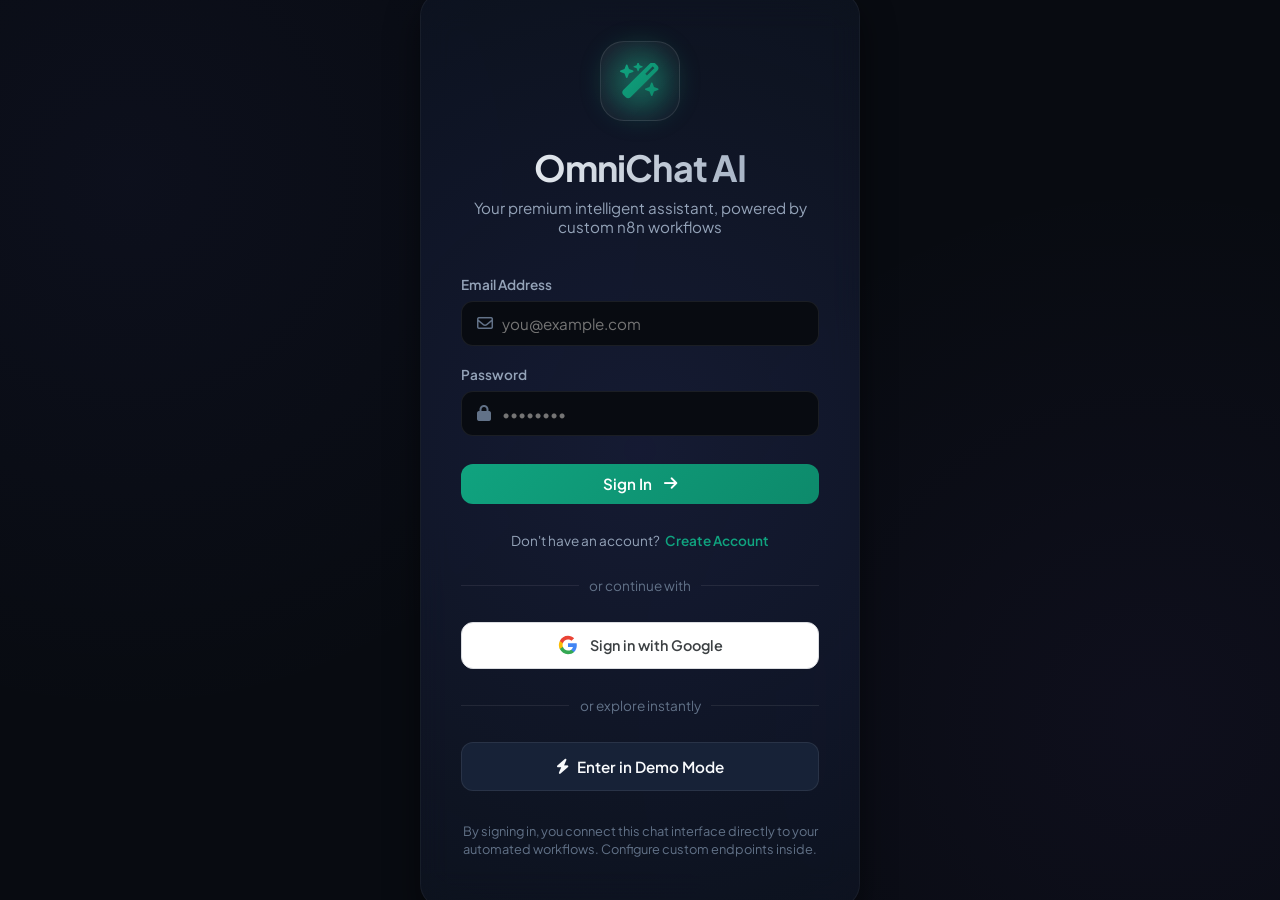
==== commit cd1f77f9: "Add files via upload" ====
--- a/index.html
+++ b/index.html
@@ -9,7 +9,7 @@
     <link rel="stylesheet" href="style.css">
     <!-- FontAwesome for Premium Icons -->
     <link rel="stylesheet" href="https://cdnjs.cloudflare.com/ajax/libs/font-awesome/6.4.0/css/all.min.css">
-    <!-- Google Identity Services client script for real Google Authentication -->
+    <!-- Google Identity Services SDK -->
     <script src="https://accounts.google.com/gsi/client" async defer></script>
 </head>
 
@@ -29,24 +29,53 @@
             </div>
 
             <div class="auth-body">
-                <!-- Google Sign-In button container (rendered dynamically by GIS SDK or custom fallback trigger) -->
-                <div id="google-signin-div"></div>
-
-                <!-- Mock Sign-in Button for visual styling & fast validation -->
+                <!-- Custom Login / Signup Form -->
+                <form id="auth-form" class="auth-form">
+                    <div class="form-group" id="group-name" style="display: none;">
+                        <label for="auth-name">Full Name</label>
+                        <div class="input-wrapper">
+                            <i class="fa-regular fa-user input-icon"></i>
+                            <input type="text" id="auth-name" placeholder="John Doe">
+                        </div>
+                    </div>
+
+                    <div class="form-group">
+                        <label for="auth-email">Email Address</label>
+                        <div class="input-wrapper">
+                            <i class="fa-regular fa-envelope input-icon"></i>
+                            <input type="email" id="auth-email" placeholder="you@example.com" required>
+                        </div>
+                    </div>
+
+                    <div class="form-group">
+                        <label for="auth-password">Password</label>
+                        <div class="input-wrapper">
+                            <i class="fa-solid fa-lock input-icon"></i>
+                            <input type="password" id="auth-password" placeholder="••••••••" required>
+                        </div>
+                    </div>
+
+                    <button type="submit" class="btn-primary auth-submit-btn" id="btn-auth-submit">
+                        <span>Sign In</span>
+                        <i class="fa-solid fa-arrow-right"></i>
+                    </button>
+                </form>
+
+                <div class="form-toggle-wrapper">
+                    <span id="form-toggle-text">Don't have an account?</span>
+                    <button type="button" class="btn-link" id="btn-form-toggle">Create Account</button>
+                </div>
+
+                <div class="auth-divider">or continue with</div>
+
+                <!-- Google Sign-In -->
+                <div id="google-signin-div" style="display:none;"></div>
                 <button type="button" class="btn-google" id="btn-google-mock">
                     <svg viewBox="0 0 24 24" width="20" height="20" xmlns="http://www.w3.org/2000/svg">
-                        <path
-                            d="M22.56 12.25c0-.78-.07-1.53-.2-2.25H12v4.26h5.92c-.26 1.37-1.04 2.53-2.21 3.31v2.77h3.57c2.08-1.92 3.28-4.74 3.28-8.09z"
-                            fill="#4285F4" />
-                        <path
-                            d="M12 23c2.97 0 5.46-.98 7.28-2.66l-3.57-2.77c-.98.66-2.23 1.06-3.71 1.06-2.86 0-5.29-1.93-6.16-4.53H2.18v2.84C3.99 20.53 7.7 23 12 23z"
-                            fill="#34A853" />
-                        <path
-                            d="M5.84 14.09c-.22-.66-.35-1.36-.35-2.09s.13-1.43.35-2.09V7.06H2.18C1.43 8.55 1 10.22 1 12s.43 3.45 1.18 4.94l2.85-2.22.81-.63z"
-                            fill="#FBBC05" />
-                        <path
-                            d="M12 5.38c1.62 0 3.06.56 4.21 1.64l3.15-3.15C17.45 2.09 14.97 1 12 1 7.7 1 3.99 3.47 2.18 7.06l3.66 2.84c.87-2.6 3.3-4.53 6.16-4.53z"
-                            fill="#EA4335" />
+                        <path d="M22.56 12.25c0-.78-.07-1.53-.2-2.25H12v4.26h5.92c-.26 1.37-1.04 2.53-2.21 3.31v2.77h3.57c2.08-1.92 3.28-4.74 3.28-8.09z" fill="#4285F4"/>
+                        <path d="M12 23c2.97 0 5.46-.98 7.28-2.66l-3.57-2.77c-.98.66-2.23 1.06-3.71 1.06-2.86 0-5.29-1.93-6.16-4.53H2.18v2.84C3.99 20.53 7.7 23 12 23z" fill="#34A853"/>
+                        <path d="M5.84 14.09c-.22-.66-.35-1.36-.35-2.09s.13-1.43.35-2.09V7.06H2.18C1.43 8.55 1 10.22 1 12s.43 3.45 1.18 4.94l2.85-2.22.81-.63z" fill="#FBBC05"/>
+                        <path d="M12 5.38c1.62 0 3.06.56 4.21 1.64l3.15-3.15C17.45 2.09 14.97 1 12 1 7.7 1 3.99 3.47 2.18 7.06l3.66 2.84c.87-2.6 3.3-4.52 6.16-4.52z" fill="#EA4335"/>
                     </svg>
                     <span>Sign in with Google</span>
                 </button>
@@ -119,6 +148,9 @@
                 </div>
             </div>
         </aside>
+        
+        <!-- Sidebar Backdrop for Mobile -->
+        <div class="sidebar-backdrop" id="sidebar-backdrop"></div>
 
         <!-- Main Chat Window Area -->
         <main class="chat-container">
@@ -280,14 +312,17 @@
                     <span class="settings-hint">Headers sent as <code>Authorization</code> in the webhook call.</span>
                 </div>
 
-                <!-- Google Custom integration parameters -->
+                <!-- Google OAuth Client ID -->
                 <div class="settings-group">
-                    <label class="settings-label" for="setting-google-client-id">Google Client ID (OAuth)</label>
+                    <label class="settings-label" for="setting-google-client-id">
+                        <i class="fa-brands fa-google" style="color:#4285F4;margin-right:0.4rem;"></i>
+                        Google Client ID (OAuth)
+                    </label>
                     <input type="text" id="setting-google-client-id" class="settings-input"
                         placeholder="12345678-abcdef.apps.googleusercontent.com">
                     <span class="settings-hint">
-                        Enable real sign-ins by providing your Google OAuth 2.0 Web Client ID. Leaving this blank uses
-                        our polished mock identity simulator.
+                        Paste your Google OAuth 2.0 Web Client ID to enable real Google Sign-In.
+                        Leave blank to use the built-in simulator.
                     </span>
                 </div>
             </div>
--- a/style.css
+++ b/style.css
@@ -93,7 +93,9 @@
     color: var(--text-primary);
     overflow: hidden;
     height: 100vh;
+    height: 100dvh;
     width: 100vw;
+    width: 100dvw;
     display: flex;
     justify-content: center;
     align-items: center;
@@ -252,37 +254,124 @@
     gap: 1.25rem;
 }
 
-/* Premium Google Sign-in Button */
+/* Google Sign-In Button */
 .btn-google {
     background: #ffffff;
-    color: #1f1f1f;
+    color: #3c4043;
     border: 1px solid #dadce0;
     border-radius: var(--radius-md);
-    padding: 0.875rem 1.5rem;
+    padding: 0.8rem 1.5rem;
+    font-family: 'Plus Jakarta Sans', system-ui, sans-serif;
     font-weight: 600;
-    font-size: 0.95rem;
+    font-size: 0.9rem;
     display: flex;
     align-items: center;
     justify-content: center;
     gap: 0.75rem;
     cursor: pointer;
-    transition: transform var(--transition-fast), box-shadow var(--transition-fast), background-color var(--transition-fast);
     width: 100%;
+    transition: box-shadow var(--transition-fast), background var(--transition-fast), transform var(--transition-fast);
 }
 
 .btn-google:hover {
     background: #f8f9fa;
-    box-shadow: 0 4px 12px rgba(0, 0, 0, 0.08);
+    box-shadow: 0 2px 12px rgba(66,133,244,0.18);
     transform: translateY(-1px);
 }
 
 .btn-google:active {
     transform: translateY(0);
-}
-
-.btn-google svg {
-    width: 20px;
-    height: 20px;
+    box-shadow: none;
+}
+
+/* Custom Auth Form Styles */
+.auth-form {
+    display: flex;
+    flex-direction: column;
+    gap: 1.25rem;
+    text-align: left;
+}
+
+.form-group {
+    display: flex;
+    flex-direction: column;
+    gap: 0.5rem;
+}
+
+.form-group label {
+    font-size: 0.85rem;
+    font-weight: 600;
+    color: var(--text-secondary);
+}
+
+.input-wrapper {
+    position: relative;
+    display: flex;
+    align-items: center;
+}
+
+.input-wrapper input {
+    width: 100%;
+    background: var(--bg-deep);
+    border: 1px solid var(--border-color);
+    border-radius: var(--radius-md);
+    padding: 0.75rem 1rem 0.75rem 2.5rem;
+    color: var(--text-primary);
+    font-size: 0.95rem;
+    transition: border var(--transition-fast), box-shadow var(--transition-fast);
+}
+
+.input-wrapper input:focus {
+    border-color: var(--accent-color) !important;
+    box-shadow: 0 0 0 2px var(--accent-glow) !important;
+    outline: none;
+}
+
+.input-icon {
+    position: absolute;
+    left: 1rem;
+    color: var(--text-muted);
+    font-size: 1rem;
+    pointer-events: none;
+}
+
+.auth-submit-btn {
+    width: 100%;
+    padding: 0.875rem 1.5rem;
+    display: flex;
+    align-items: center;
+    justify-content: center;
+    gap: 0.75rem;
+    font-size: 0.95rem;
+    font-weight: 600;
+    border-radius: var(--radius-md);
+    margin-top: 0.5rem;
+}
+
+.form-toggle-wrapper {
+    font-size: 0.85rem;
+    color: var(--text-secondary);
+    display: flex;
+    justify-content: center;
+    align-items: center;
+    gap: 0.35rem;
+    margin-top: 0.5rem;
+}
+
+.btn-link {
+    background: none;
+    border: none;
+    color: var(--accent-color);
+    font-weight: 600;
+    cursor: pointer;
+    padding: 0;
+    font-size: inherit;
+    transition: color var(--transition-fast);
+}
+
+.btn-link:hover {
+    color: var(--text-primary);
+    text-decoration: underline;
 }
 
 .auth-divider {
@@ -357,7 +446,9 @@
 #app-container {
     display: flex;
     width: 100vw;
+    width: 100dvw;
     height: 100vh;
+    height: 100dvh;
     opacity: 0;
     visibility: hidden;
     transition: opacity var(--transition-normal) ease;
@@ -379,6 +470,10 @@
     transition: transform var(--transition-normal), background-color var(--transition-normal);
     position: relative;
     z-index: 10;
+}
+
+.sidebar-backdrop {
+    display: none;
 }
 
 .sidebar-header {
@@ -1484,6 +1579,12 @@
         --sidebar-width: 260px;
     }
     
+    /* Body & layout constraints */
+    body, #app-container {
+        height: 100dvh;
+        width: 100dvw;
+    }
+    
     /* Toggle Sidebar for Mobile */
     .sidebar {
         position: absolute;
@@ -1506,20 +1607,152 @@
         display: block;
     }
     
+    /* Sidebar Backdrop */
+    .sidebar-backdrop {
+        display: block;
+        position: fixed;
+        top: 0;
+        left: 0;
+        width: 100vw;
+        height: 100vh;
+        height: 100dvh;
+        background: rgba(0, 0, 0, 0.4);
+        backdrop-filter: blur(2px);
+        -webkit-backdrop-filter: blur(2px);
+        z-index: 9;
+        opacity: 0;
+        pointer-events: none;
+        transition: opacity var(--transition-normal) ease;
+    }
+    
+    .sidebar-backdrop.active {
+        opacity: 1;
+        pointer-events: auto;
+    }
+    
+    /* Header layout optimization */
+    .chat-header {
+        height: 56px;
+        padding: 0 1rem;
+    }
+    
     .model-tab span {
         display: none; /* Hide text on small screens, keep icons */
     }
     
     .model-tab {
-        padding: 0.45rem 0.75rem;
+        padding: 0.45rem 0.65rem;
+    }
+    
+    .status-badge {
+        padding: 0.35rem;
+        aspect-ratio: 1;
+        justify-content: center;
+        border-radius: var(--radius-full);
+    }
+    
+    .status-badge span:not(.status-dot) {
+        display: none; /* Hide text, keep indicator dot */
+    }
+    
+    .status-dot {
+        margin: 0;
+        width: 8px;
+        height: 8px;
+    }
+    
+    /* Spacings and Padding Adjustments */
+    .chat-messages {
+        padding: 1rem;
+        gap: 1rem;
+    }
+    
+    .chat-footer {
+        padding: 0.75rem 1rem;
+    }
+    
+    .input-container {
+        padding: 0.5rem 0.5rem 0.5rem 1rem;
+        border-radius: var(--radius-lg);
+    }
+    
+    .message-wrapper {
+        gap: 0.75rem;
+    }
+    
+    .message-bubble-container {
+        max-width: calc(100% - 50px);
+    }
+    
+    .message-bubble {
+        padding: 0.75rem 1rem;
+        font-size: 0.9rem;
+    }
+
+    .input-disclaimer {
+        font-size: 0.7rem;
+        margin-top: 0.5rem;
+    }
+    
+    /* Horizontal Suggestion Row */
+    .chat-welcome-state p {
+        margin-bottom: 1.5rem;
     }
     
     .suggestions-grid {
-        grid-template-columns: 1fr;
+        display: flex;
+        overflow-x: auto;
+        scroll-snap-type: x mandatory;
+        padding-bottom: 0.5rem;
+        gap: 0.75rem;
+        width: 100%;
+        justify-content: flex-start;
+        -ms-overflow-style: none; /* hide scrollbars */
+        scrollbar-width: none;
+    }
+    
+    .suggestions-grid::-webkit-scrollbar {
+        display: none;
+    }
+    
+    .suggestion-card {
+        flex: 0 0 240px;
+        scroll-snap-align: start;
+        padding: 1rem;
+    }
+    
+    /* Modal UI polish */
+    .modal-content {
+        max-width: calc(100% - 2rem);
+        margin: 1rem;
+        border-radius: var(--radius-lg);
+    }
+    
+    .modal-body {
+        padding: 1.25rem;
+        gap: 1rem;
+    }
+    
+    /* Toast alerts responsive polish */
+    .toast-container {
+        bottom: 1rem;
+        right: 1rem;
+        left: 1rem;
+        align-items: center;
+    }
+    
+    .toast {
+        min-width: 0;
+        width: 100%;
+        padding: 0.75rem 1rem;
     }
     
     .auth-card {
         padding: 2rem 1.5rem;
         margin: 1rem;
     }
-}
+    
+    .auth-header h1 {
+        font-size: 1.85rem;
+    }
+}
